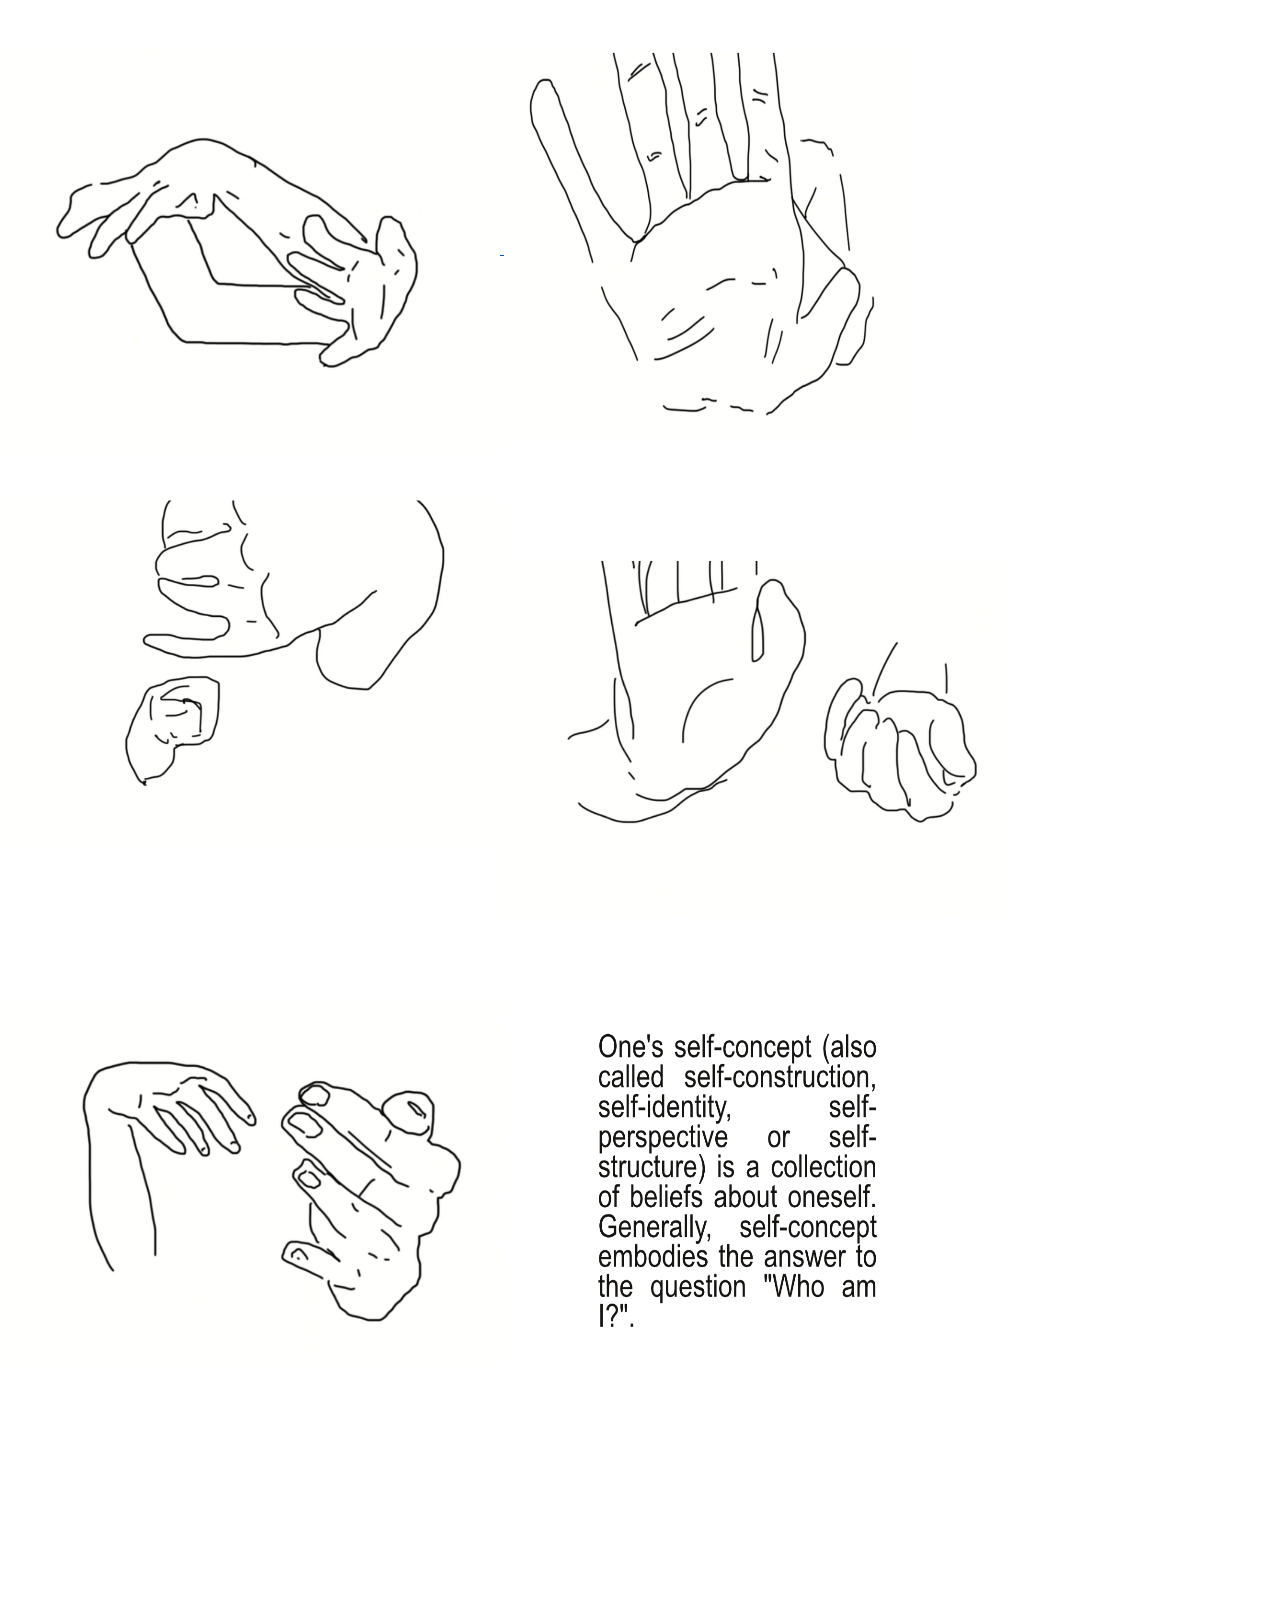
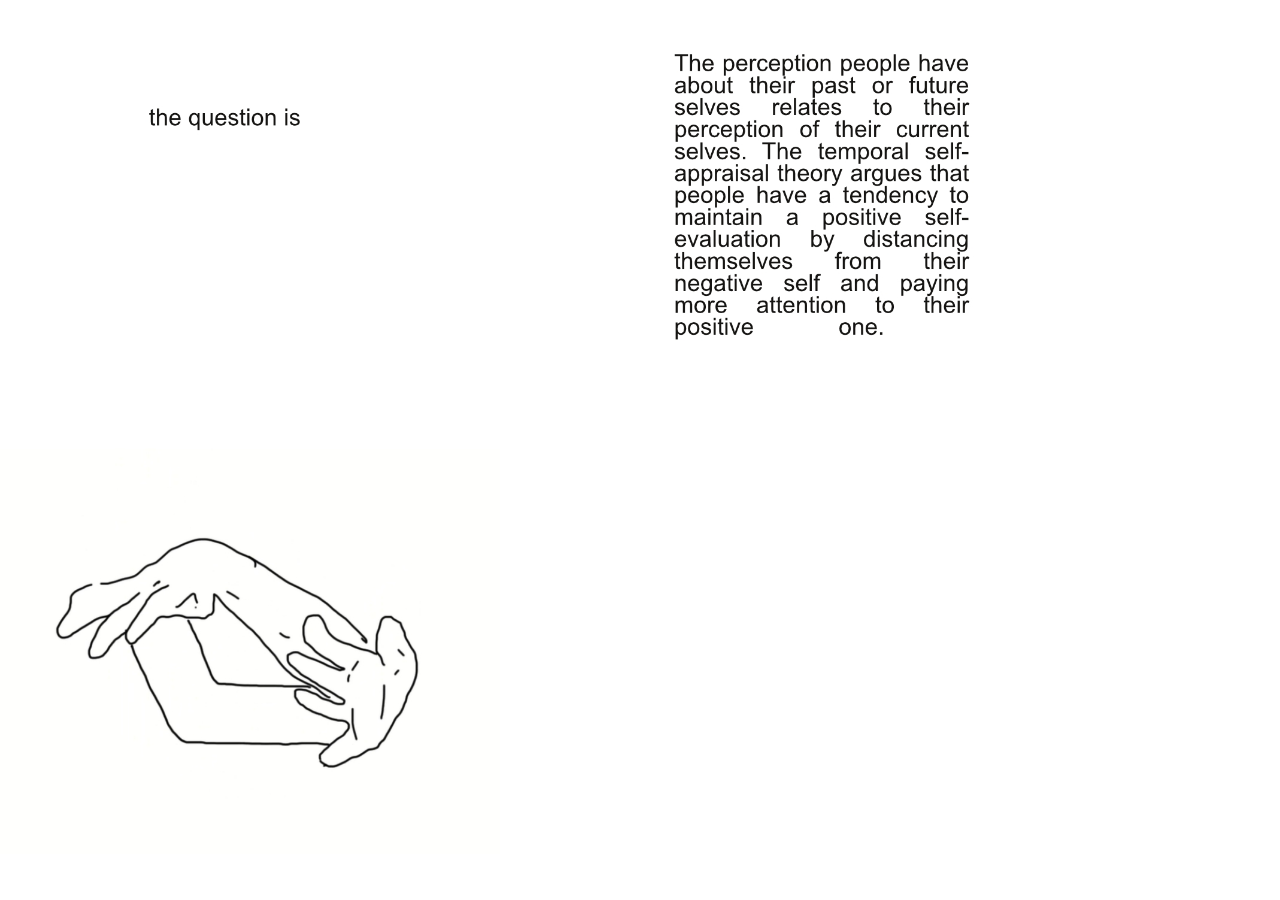
==== docs/index2.html @ b4684b82 "final commit" ====
<!DOCTYPE html>
<html>
<head>
<meta charset="UTF-8"/>
<title>Ego</title>
<link rel="stylesheet" type="text/css" href="style.css">
<link rel="stylesheet" href="https://maxcdn.bootstrapcdn.com/bootstrap/4.0.0/css/bootstrap.min.css" integrity="sha384-Gn5384xqQ1aoWXA+058RXPxPg6fy4IWvTNh0E263XmFcJlSAwiGgFAW/dAiS6JXm" crossorigin="anonymous">
</head>
<body>

<a href="index3.html">
  <img src="Documento-1-página009.jpeg" alt="my picture" height="500" width="500" />
</a>
<a href="">
  <img src="Documento-1-página010.jpeg" alt="my picture" height="500" width="400" />
</a>
<a href="">
  <img src="Documento-1-página011.jpeg" alt="my picture" height="500" width="500" />
</a>
<a href="">
  <img src="Documento-1-página012.jpeg" alt="my picture" height="500" width="500" />
</a>
<a href="">
  <img src="Documento-1-página013.jpeg" alt="my picture" height="500" width="500" />
</a>
<a href="">
  <img src="Documento-1-página014.jpeg" alt="my picture" height="500" width="400" />
</a>
<a href="">
  <img src="Documento-1-página015.jpeg" alt="my picture" height="500" width="500" />
</a>
<a href="">
  <img src="Documento-1-página017.jpeg" alt="my picture" height="500" width="500" />
</a>
<a href="">
  <img src="Documento-1-página009.jpeg" alt="my picture" height="500" width="500" />
</a>
<script src = "script.js"> </script>
  <script src="https://code.jquery.com/jquery-3.2.1.slim.min.js" integrity="sha384-KJ3o2DKtIkvYIK3UENzmM7KCkRr/rE9/Qpg6aAZGJwFDMVNA/GpGFF93hXpG5KkN" crossorigin="anonymous"></script>
  <script src="https://cdnjs.cloudflare.com/ajax/libs/popper.js/1.12.9/umd/popper.min.js" integrity="sha384-ApNbgh9B+Y1QKtv3Rn7W3mgPxhU9K/ScQsAP7hUibX39j7fakFPskvXusvfa0b4Q" crossorigin="anonymous"></script>
  <script src="https://maxcdn.bootstrapcdn.com/bootstrap/4.0.0/js/bootstrap.min.js" integrity="sha384-JZR6Spejh4U02d8jOt6vLEHfe/JQGiRRSQQxSfFWpi1MquVdAyjUar5+76PVCmYl" crossorigin="anonymous"></script>
</body>
</html>
---- docs/style.css ----
#rules1{
  display: none;
  position: absolute;
  top: 0;
  left: 0;
  width: 100%;
  height: 100%;
  background-color: rgba(0, 0, 0, 0.3);
  backdrop-filter: blur(3px);
  z-index: 50;
}
#rules2{
  display: none;
  position: absolute;
  top: 0;
  left: 0;
  width: 100%;
  height: 100%;
  background-color: rgba(0, 0, 0, 0.3);
  backdrop-filter: blur(3px);
  z-index: 50;
}
#rules3{
  display: none;
  position: absolute;
  top: 0;
  left: 0;
  width: 100%;
  height: 100%;
  background-color: rgba(0, 0, 0, 0.3);
  backdrop-filter: blur(3px);
  z-index: 50;
}
#rules4{
  display: none;
  position: absolute;
  top: 0;
  left: 0;
  width: 100%;
  height: 100%;
  background-color: rgba(0, 0, 0, 0.3);
  backdrop-filter: blur(3px);
  z-index: 50;
}
.close {
  color: #aaaaaa;
  float: right;
  font-size: 28px;
  font-weight: bold;
  cursor:pointer;
}
.submit-popup{
  position: absolute;
  display: table;
  margin: auto;
  padding: 2%;
  top: 20%;
  left: 50%;
  transform: translate(-50%, -50%);

  text-align: left;
  width: 60%;
  background-color: white;
  z-index: 100;
  filter: drop-shadow(5px 5px 4px rgba(0, 0, 0, 0.3));
  border-radius: 20px;
}
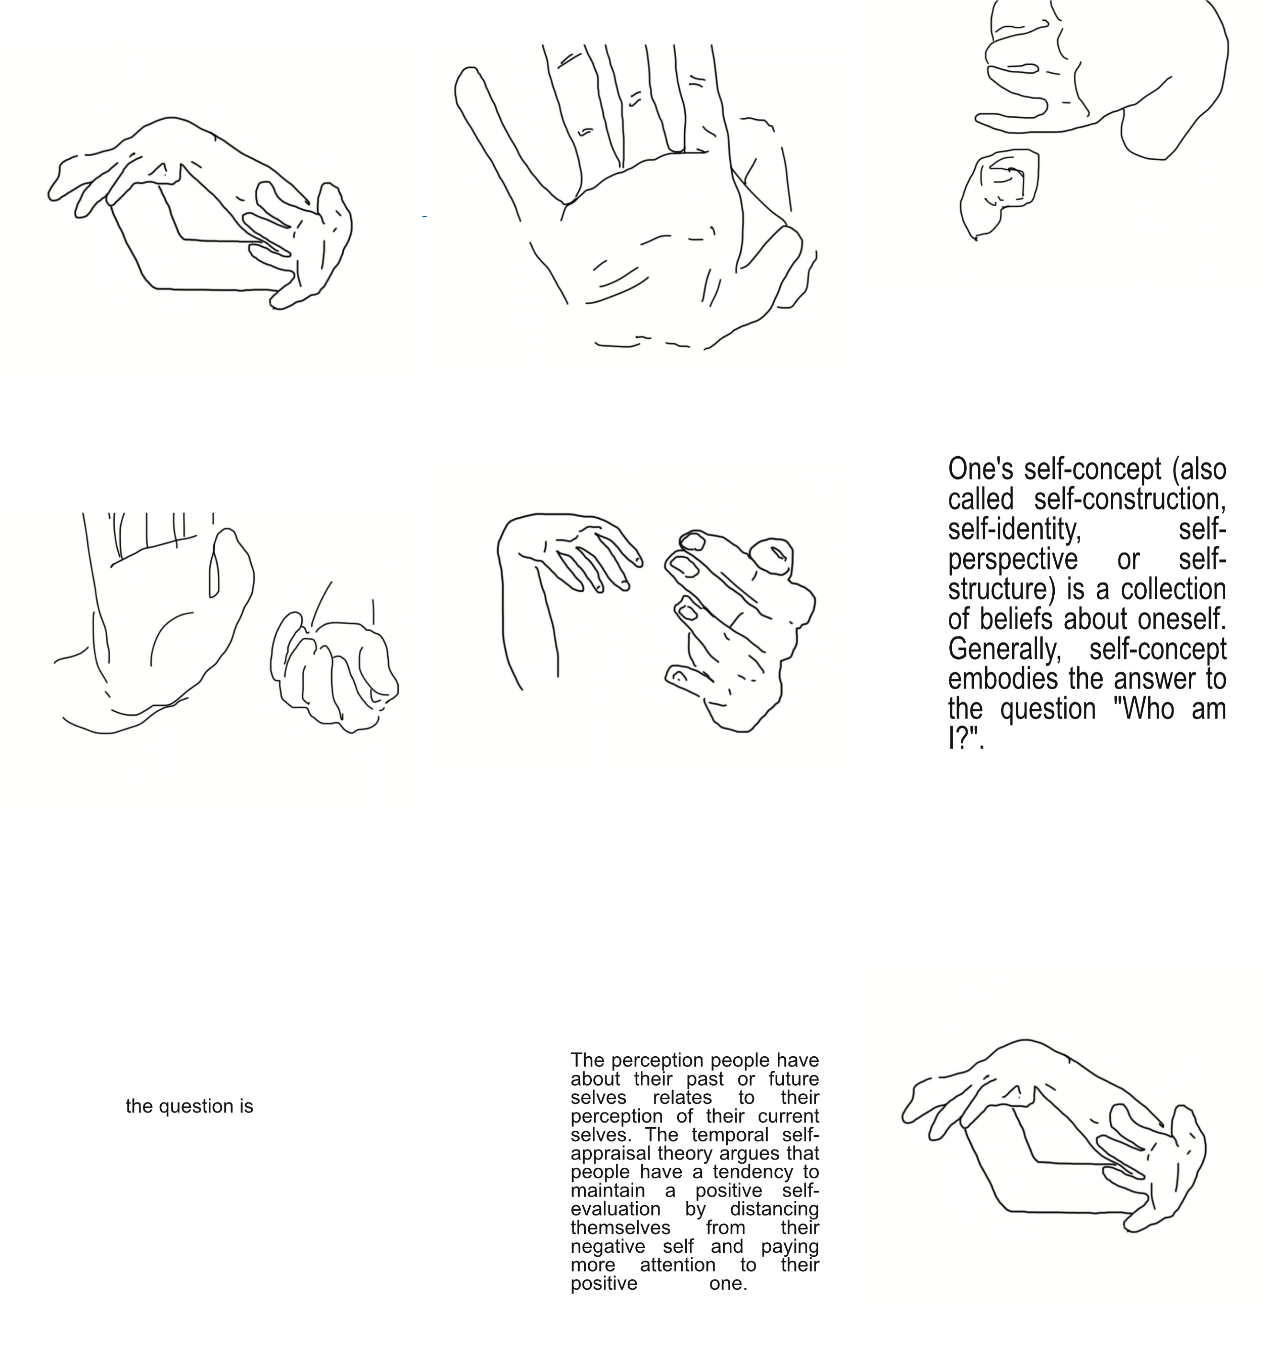
==== commit 408f2bc1: "invisible button" ====
--- a/docs/index2.html
+++ b/docs/index2.html
@@ -8,32 +8,32 @@
 </head>
 <body>
 
-<a href="index3.html">
-  <img src="Documento-1-página009.jpeg" alt="my picture" height="500" width="500" />
+<a href="">
+  <img src="Documento-1-página009.jpeg" alt="my picture" height="33%" width="33%" />
 </a>
 <a href="">
-  <img src="Documento-1-página010.jpeg" alt="my picture" height="500" width="400" />
+  <img src="Documento-1-página010.jpeg" alt="my picture" height="33%" width="33%" />
 </a>
 <a href="">
-  <img src="Documento-1-página011.jpeg" alt="my picture" height="500" width="500" />
+  <img src="Documento-1-página011.jpeg" alt="my picture" height="33%" width="33%" />
 </a>
 <a href="">
-  <img src="Documento-1-página012.jpeg" alt="my picture" height="500" width="500" />
+  <img src="Documento-1-página012.jpeg" alt="my picture" height="33%" width="33%" />
 </a>
 <a href="">
-  <img src="Documento-1-página013.jpeg" alt="my picture" height="500" width="500" />
+  <img src="Documento-1-página013.jpeg" alt="my picture" height="33%" width="33%" />
 </a>
 <a href="">
   <img src="Documento-1-página014.jpeg" alt="my picture" height="500" width="400" />
 </a>
-<a href="">
-  <img src="Documento-1-página015.jpeg" alt="my picture" height="500" width="500" />
+<a href="index3.html">
+  <img src="Documento-1-página015.jpeg" alt="my picture" height="33%" width="33%" />
 </a>
 <a href="">
-  <img src="Documento-1-página017.jpeg" alt="my picture" height="500" width="500" />
+  <img src="Documento-1-página017.jpeg" alt="my picture" height="33%" width="33%" />
 </a>
 <a href="">
-  <img src="Documento-1-página009.jpeg" alt="my picture" height="500" width="500" />
+  <img src="Documento-1-página009.jpeg" alt="my picture" height="33%" width="33%" />
 </a>
 <script src = "script.js"> </script>
   <script src="https://code.jquery.com/jquery-3.2.1.slim.min.js" integrity="sha384-KJ3o2DKtIkvYIK3UENzmM7KCkRr/rE9/Qpg6aAZGJwFDMVNA/GpGFF93hXpG5KkN" crossorigin="anonymous"></script>
--- a/docs/style.css
+++ b/docs/style.css
@@ -4,7 +4,7 @@
   top: 0;
   left: 0;
   width: 100%;
-  height: 100%;
+  height: 200%;
   background-color: rgba(0, 0, 0, 0.3);
   backdrop-filter: blur(3px);
   z-index: 50;
@@ -15,7 +15,7 @@
   top: 0;
   left: 0;
   width: 100%;
-  height: 100%;
+  height: 200%;
   background-color: rgba(0, 0, 0, 0.3);
   backdrop-filter: blur(3px);
   z-index: 50;
@@ -26,7 +26,7 @@
   top: 0;
   left: 0;
   width: 100%;
-  height: 100%;
+  height: 200%;
   background-color: rgba(0, 0, 0, 0.3);
   backdrop-filter: blur(3px);
   z-index: 50;
@@ -37,7 +37,7 @@
   top: 0;
   left: 0;
   width: 100%;
-  height: 100%;
+  height: 200%;
   background-color: rgba(0, 0, 0, 0.3);
   backdrop-filter: blur(3px);
   z-index: 50;
@@ -64,4 +64,13 @@
   z-index: 100;
   filter: drop-shadow(5px 5px 4px rgba(0, 0, 0, 0.3));
   border-radius: 20px;
+  margin-top:20%;
+}
+input[type=button]{
+ width: 2%;
+  height: 8%;
+  margin-top:30%;
+  margin-left:70%;
+  background:transparent;
+ border:0;
 }